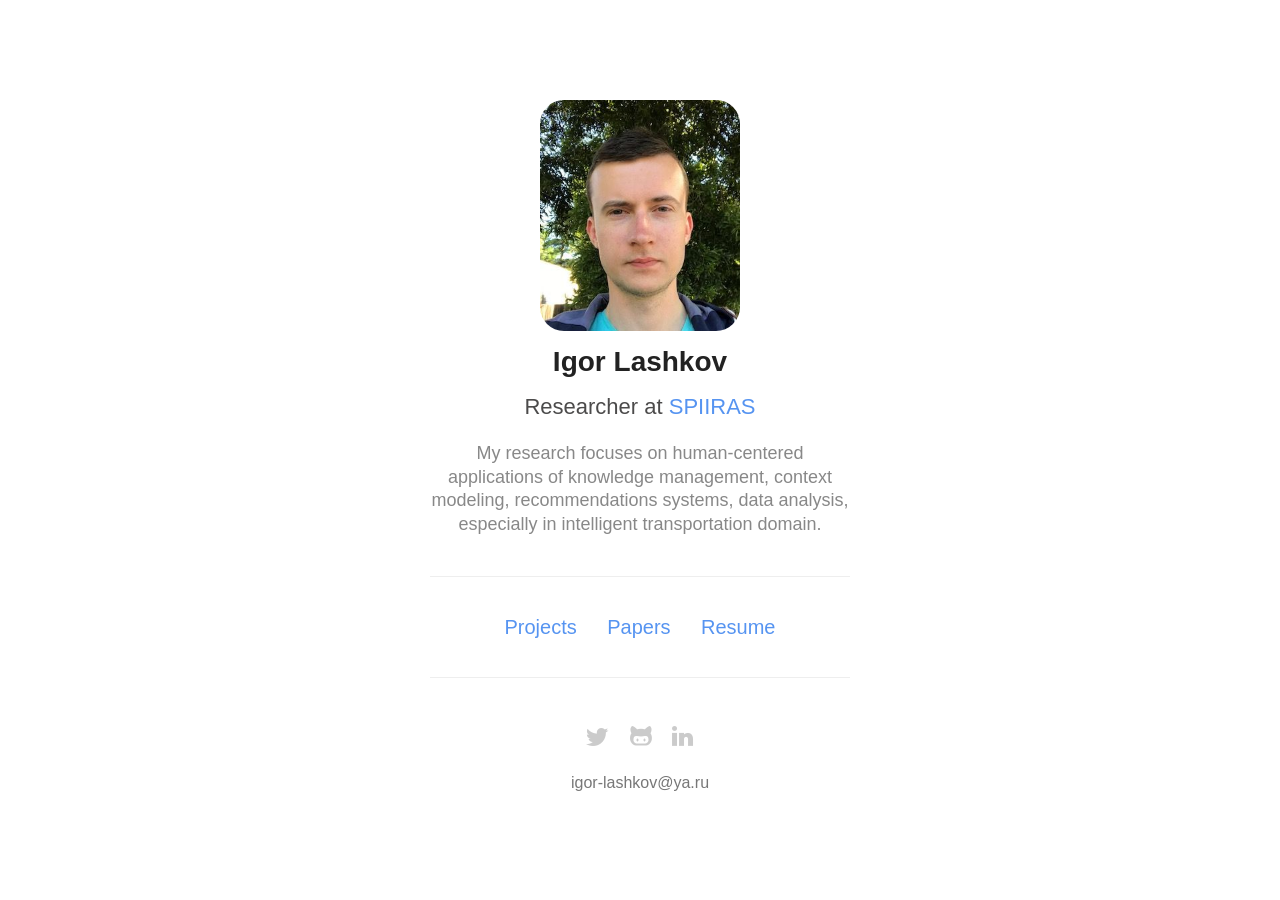
==== index.html @ c89cdb0b "Update resume; Improve overall view;" ====
<!doctype html>
<html lang="en">
<head>
	<meta charset="utf-8">
	<meta http-equiv="X-UA-Compatible" content="IE=edge,chrome=1">
	<meta name="viewport" content="width=device-width, initial-scale=1">
	<link rel="shortcut icon" href="static/images/favicon.ico">
	<link rel="icon" type="image/png" href="static/images/favicon-16x16.png" sizes="16x16">
	<link rel="icon" type="image/png" href="static/images/favicon-32x32.png" sizes="32x32">
	<link rel="stylesheet" href="static/css/style.css">
	<title>Igor Lashkov</title>
    <meta name="description" content="Homepage of Igor Lashkov.">
    <meta property="og:title" content="Igor Lashkov" />
    <meta property="og:locale" content="en_US" />
    <meta property="og:description" content="Homepage of Igor Lashkov." />
    <meta property="og:url" content="https://igla.su/" />
    <meta property="og:site_name" content="Igor Lashkov" />
    <meta property="og:image" content="https://igla.su/static/images/photo_profile.min.jpg" />
</head>
<body>
    <!-- Yandex.Metrika counter -->
    <script type="text/javascript">
        (function (d, w, c) {
            (w[c] = w[c] || []).push(function() {
                try {
                    w.yaCounter5515471 = new Ya.Metrika({
                        id:5515471,
                        clickmap:true,
                        trackLinks:true,
                        accurateTrackBounce:true,
                        webvisor:true
                    });
                } catch(e) { }
            });

            var n = d.getElementsByTagName("script")[0],
                s = d.createElement("script"),
                f = function () { n.parentNode.insertBefore(s, n); };
            s.type = "text/javascript";
            s.async = true;
            s.src = "https://mc.yandex.ru/metrika/watch.js";

            if (w.opera == "[object Opera]") {
                d.addEventListener("DOMContentLoaded", f, false);
            } else { f(); }
        })(document, window, "yandex_metrika_callbacks");
    </script>
    <noscript><div><img src="https://mc.yandex.ru/watch/5515471" style="position:absolute; left:-9999px;" alt="" /></div></noscript>
    <!-- /Yandex.Metrika counter -->

	<section id="wrapper">
		<header id="header">
			<img id="profile_photo" src="static/images/photo_profile.min.jpg" style="width: 200px" alt="Igor Lashkov"/>
			<h1>Igor Lashkov</h1>
			<h2>Researcher at <a href="http://www.spiiras.nw.ru/en/">SPIIRAS</a></h2>
			<h3>My research focuses on human-centered applications of knowledge management, context modeling, recommendations systems, data analysis, especially in intelligent transportation domain.</h3>
		</header>

        <header id="header">
            <a href='https://github.com/iglaweb' class="title-link">Projects</a> 
            <a href='https://www.scopus.com/authid/detail.uri?authorId=56719631000' class="title-link">Papers</a>
            <a href='resume.html' class="title-link">Resume</a>
        </header>
        
        <header id="footer">
         <a href="https://twitter.com/iglaweb" target="_blank" class="w-inline-block footer-link-connect" rel="nofollow" title="Follow Twitter">
            <img width="23" src="static/images/f-logo-twitter.png">
         </a>
         <a href="https://github.com/iglaweb" target="_blank" class="w-inline-block footer-link-connect" rel="nofollow"  title="Follow Github">
            <img width="22" src="static/images/f-logo-github.png">
         </a>
         <a href="https://www.linkedin.com/in/iglaweb" target="_blank" class="w-inline-block footer-link-connect" rel="nofollow" title="Follow Linkedin">
            <img width="22" src="static/images/f-logo-linkedin.png">
         </a>
        </header>
        <header id="footer">
            <span id="email"></span>
        </header>
	</section>
</body>
</html>
---- static/css/style.css ----
/* Reset */
html,body,div,span,applet,object,iframe,h1,h2,h3,h4,h5,h6,p,blockquote,pre,a,abbr,acronym,address,big,cite,code,del,dfn,em,img,ins,kbd,q,s,samp,small,strike,strong,sub,sup,tt,var,b,u,i,center,dl,dt,dd,ol,ul,li,fieldset,form,label,legend,table,caption,tbody,tfoot,thead,tr,th,td,article,aside,canvas,details,embed,figure,figcaption,footer,header,hgroup,menu,nav,output,ruby,section,summary,time,mark,audio,video{border:0;font-size:100%;font:inherit;vertical-align:baseline;margin:0;padding:0}article,aside,details,figcaption,figure,footer,header,hgroup,menu,nav,section{display:block}body{line-height:1}blockquote,q{quotes:none}blockquote:before,blockquote:after,q:before,q:after{content:none}table{border-collapse:collapse;border-spacing:0} 
*, *:before, *:after { -moz-box-sizing: border-box; -webkit-box-sizing: border-box; box-sizing: border-box; }


/**
 * Fix fonts that render as bold in Firefox
 *
 * Put this near the top of your style.css
 * Before any overriding styles
 */
html {
  -moz-osx-font-smoothing: grayscale;
  -webkit-font-smoothing: antialiased;
  font-smoothing: antialiased;
  font-weight: 400;
}

/**
 * Firefox specific rule
 */
@-moz-document url-prefix() {
  body {
    font-weight: lighter !important;
  }
}

/* Clearfix */
.clearfix:after {
	content: "";
	display: table;
	clear: both;
}

#profile_photo {
	border-radius: 1.5em;
	margin-bottom: 14px;
}

#email {
	display: inline-block;
	margin-top: 12px;
}
#email::before { content: "igor";  } 
#email::after { content: "-lashkov\40ya.ru"; }

/* Base */
body {
	font:16px/1 "Helvetica Neue", Helvetica, Arial, sans-serif;
	-webkit-font-smoothing: antialiased;
	text-rendering: optimizeLegibility;
	color: #777;
}

#wrapper {
	padding: 100px 40px;
	max-width: 500px;
	margin: 0 auto;
}

#header {
	border-bottom: 1px solid #eee;
	margin-bottom: 40px;
	padding-bottom: 40px;
	text-align: center;
	position: relative;
}

#footer {
	text-align: center;
	position: relative;
	margin-top: 6px;
}

.footer-link-connect {
  padding: 8px;
  background-color: transparent;
  opacity: 0.2;
}

.w-inline-block {
  max-width: 100%;
  display: inline-block;
}

a:hover {
  opacity: 0.7;
}

.title-link {
    font-size: 20px;
    display: inline-block;
    max-width: 100%;
    padding-left: 13px;
    padding-right: 13px;
}

#avatar {
	display: inline-block;
	width: 80px;
	height: 80px;
	border-radius: 50%;
	margin-bottom: 20px;
}

/* Link to Documentation */
#docs {
	position: fixed; 
	top: 8px; 
	right: 6px;
	background: #5badf0; 
	color: #fff;
	padding: 8px 12px;
	font-size: 13px; 
	font-weight: bold; 
	line-height: 1.35;
	border-radius: 3px; 
	z-index: 100;
}

/* Type */
/* Accent color */
a {
	text-decoration: none;
	color: #5694f1;
	font-weight: 400;
}

h1 {
	font-weight: 400;
	color: #222;
	font-weight: 600;
	font-size: 28px;
}

h2 {
	font-size: 22px;
	font-weight: 400;
	color: #4c4b4b; 
	margin-top: 20px;
}

h3 {
	line-height: 1.3;
	font-size: 18px;
	font-weight: 300;
	color: #888; 
	margin-top: 24px;
	text-align: center;
}

p {
	line-height: 1.8;
	 margin-bottom: 30px;
	 font-size: 16px;
}

@media screen and (max-width: 540px) {
	#wrapper { padding:40px; }
	#header { margin-bottom: 40px; }
	#docs { display: none; }
}

@media screen and (max-width:440px) {
	#wrapper { padding:20px; }
	#header { margin-bottom: 20px; }
}
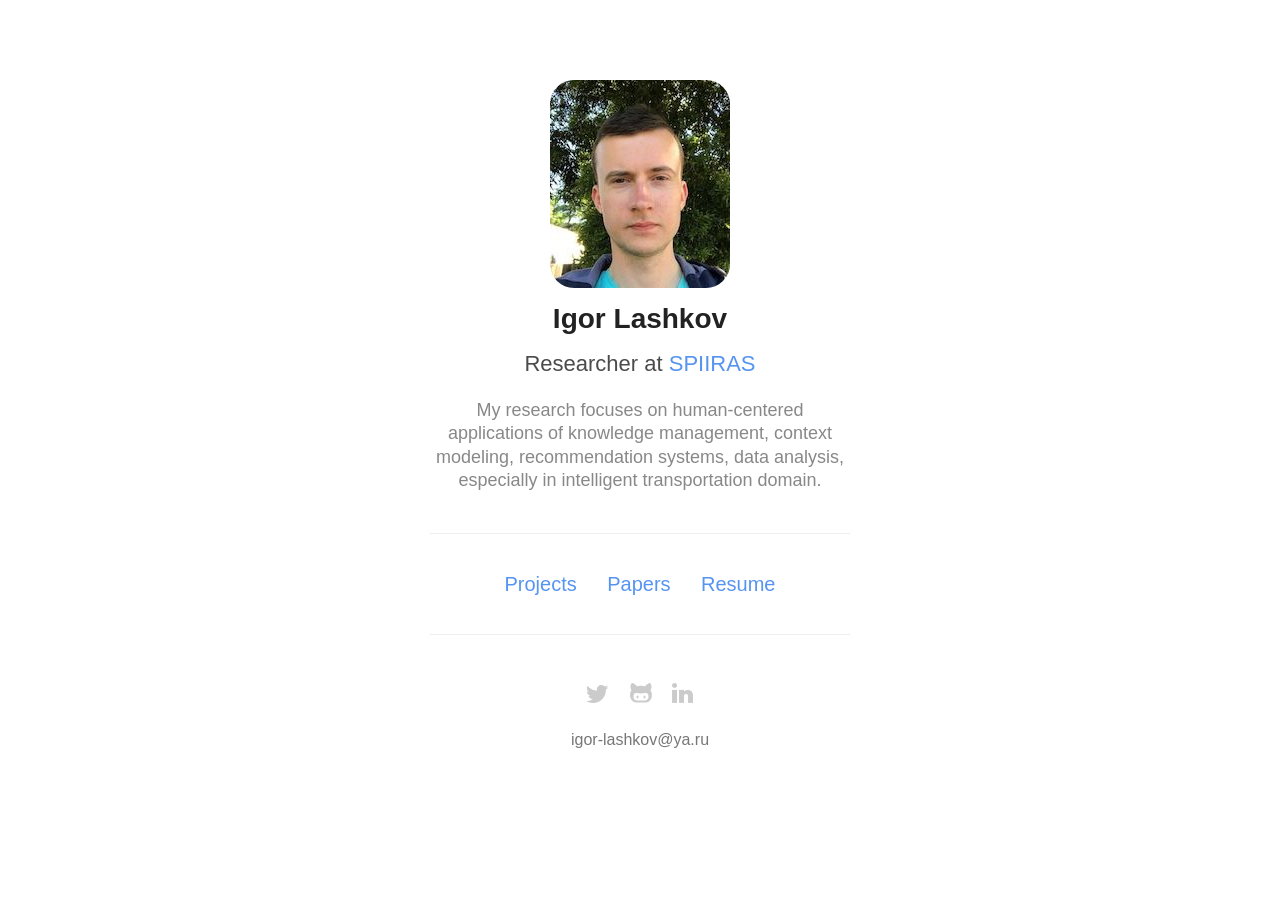
==== commit 64316486: "Minor fixes;" ====
--- a/index.html
+++ b/index.html
@@ -50,10 +50,10 @@
 
 	<section id="wrapper">
 		<header id="header">
-			<img id="profile_photo" src="static/images/photo_profile.min.jpg" style="width: 200px" alt="Igor Lashkov"/>
+			<img id="profile_photo" src="static/images/photo_profile.min.jpg" style="width: 180px" alt="Igor Lashkov"/>
 			<h1>Igor Lashkov</h1>
 			<h2>Researcher at <a href="http://www.spiiras.nw.ru/en/">SPIIRAS</a></h2>
-			<h3>My research focuses on human-centered applications of knowledge management, context modeling, recommendations systems, data analysis, especially in intelligent transportation domain.</h3>
+			<h3>My research focuses on human-centered applications of knowledge management, context modeling, recommendation systems, data analysis, especially in intelligent transportation domain.</h3>
 		</header>
 
         <header id="header">
--- a/static/css/style.css
+++ b/static/css/style.css
@@ -53,7 +53,7 @@
 }
 
 #wrapper {
-	padding: 100px 40px;
+	padding: 80px 40px;
 	max-width: 500px;
 	margin: 0 auto;
 }
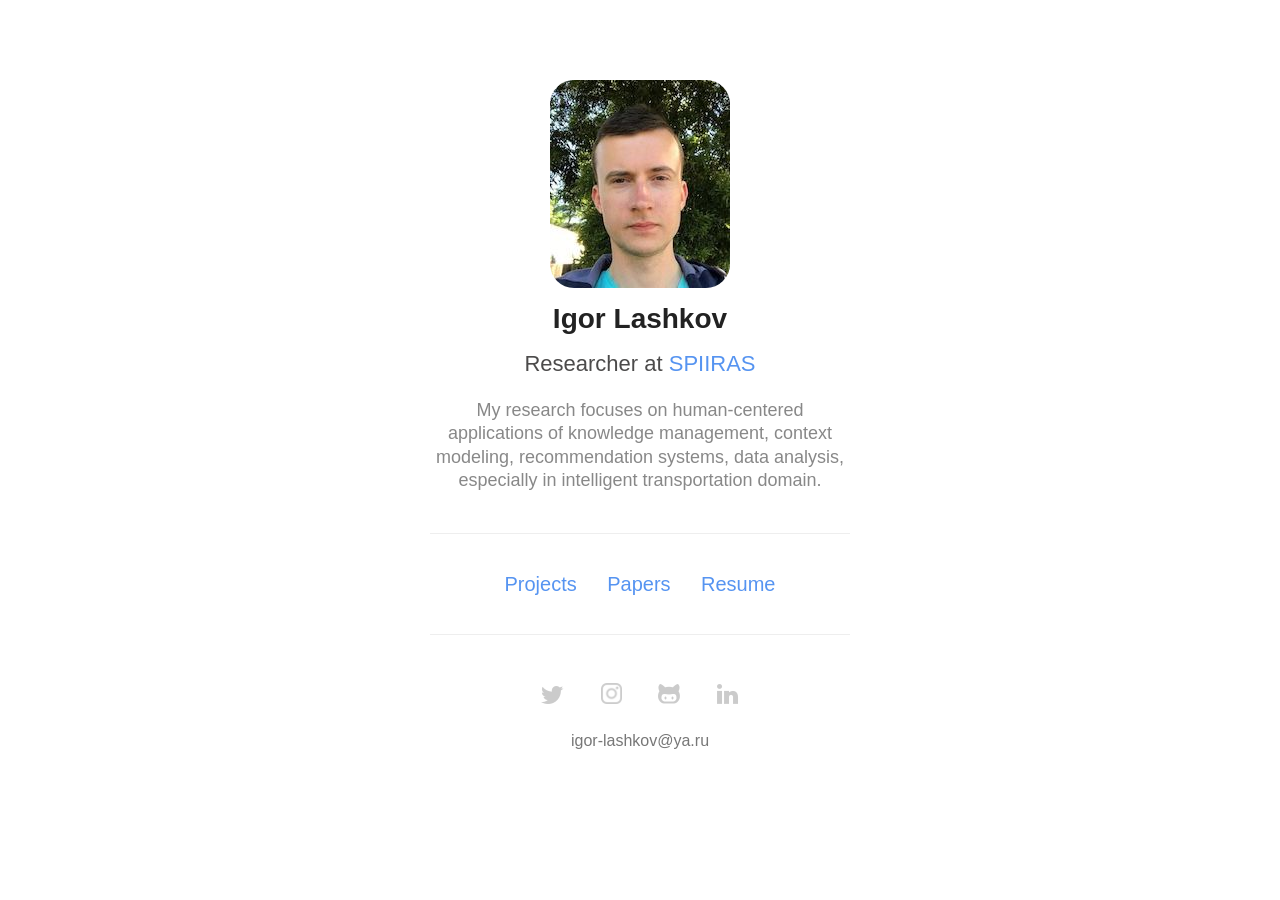
==== commit cec51b49: "Add instagram;" ====
--- a/index.html
+++ b/index.html
@@ -63,15 +63,27 @@
         </header>
         
         <header id="footer">
-         <a href="https://twitter.com/iglaweb" target="_blank" class="w-inline-block footer-link-connect" rel="nofollow" title="Follow Twitter">
-            <img width="23" src="static/images/f-logo-twitter.png">
-         </a>
-         <a href="https://github.com/iglaweb" target="_blank" class="w-inline-block footer-link-connect" rel="nofollow"  title="Follow Github">
-            <img width="22" src="static/images/f-logo-github.png">
-         </a>
-         <a href="https://www.linkedin.com/in/iglaweb" target="_blank" class="w-inline-block footer-link-connect" rel="nofollow" title="Follow Linkedin">
-            <img width="22" src="static/images/f-logo-linkedin.png">
-         </a>
+
+        <div class="one_column">
+	         <a href="https://twitter.com/iglaweb" target="_blank" class="w-inline-block footer-link-connect" rel="nofollow" title="Follow Twitter">
+	            <img width="23" src="static/images/f-logo-twitter.png">
+	         </a>
+    	 </div>
+    	 <div class="one_column">
+	         <a href="https://www.instagram.com/iglaweb/" target="_blank" class="w-inline-block footer-link-connect" rel="nofollow" title="Follow Instagram">
+	            <img width="21" src="static/images/f-logo-instagram.png">
+	         </a>
+     	</div>
+     	<div class="one_column">
+	         <a href="https://github.com/iglaweb" target="_blank" class="w-inline-block footer-link-connect" rel="nofollow"  title="Follow Github">
+	            <img width="22" src="static/images/f-logo-github.png">
+	         </a>
+     	</div>
+     	<div class="one_column">
+	         <a href="https://www.linkedin.com/in/iglaweb" target="_blank" class="w-inline-block footer-link-connect" rel="nofollow" title="Follow Linkedin">
+	            <img width="22" src="static/images/f-logo-linkedin.png">
+	         </a>
+     	</div>
         </header>
         <header id="footer">
             <span id="email"></span>
--- a/static/css/style.css
+++ b/static/css/style.css
@@ -40,6 +40,8 @@
 #email {
 	display: inline-block;
 	margin-top: 12px;
+	text-align: center;
+	font-size: 16px;
 }
 #email::before { content: "igor";  } 
 #email::after { content: "-lashkov\40ya.ru"; }
@@ -76,6 +78,13 @@
   padding: 8px;
   background-color: transparent;
   opacity: 0.2;
+}
+
+.one_column {
+  padding-left: 0.5rem;
+  padding-right: 0.5rem;
+  display: inline-block;
+  position: relative;
 }
 
 .w-inline-block {
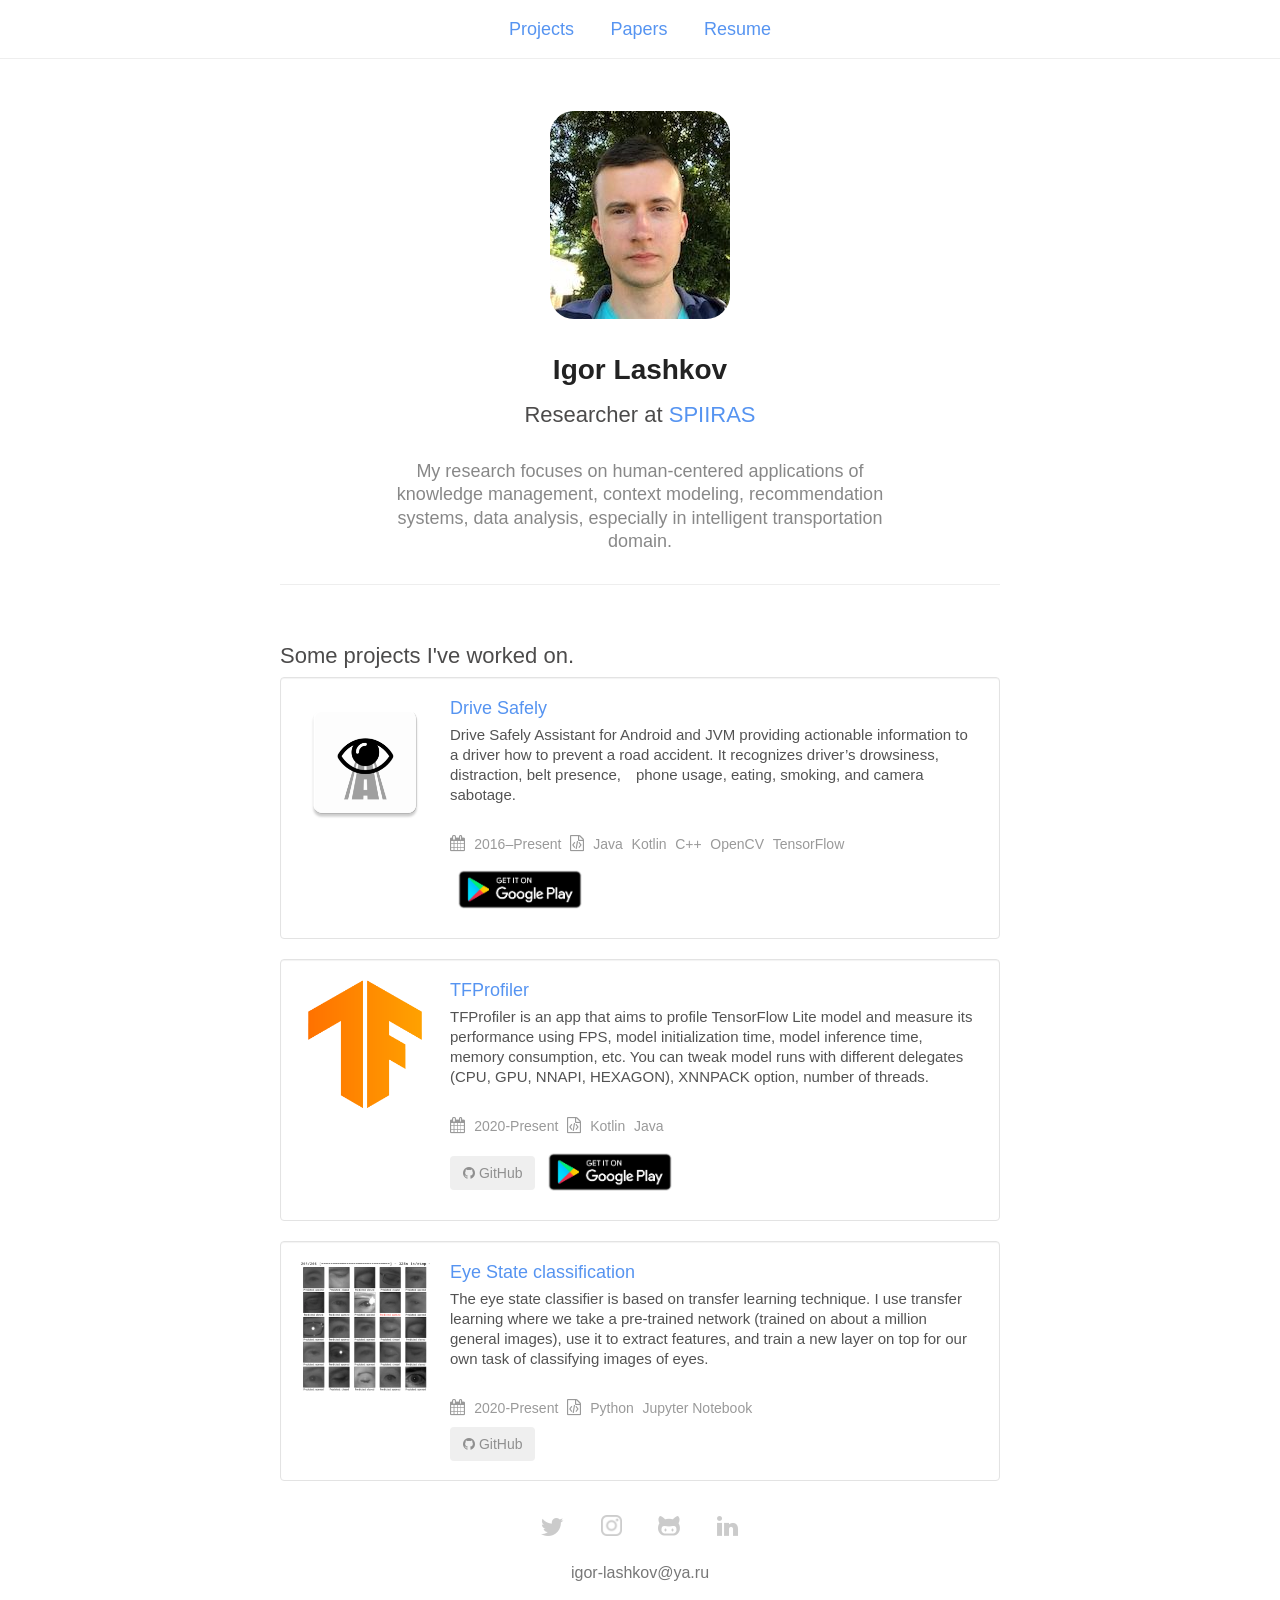
==== commit ef41bbff: "Update main page;" ====
--- a/index.html
+++ b/index.html
@@ -6,9 +6,16 @@
 	<meta name="viewport" content="width=device-width, initial-scale=1">
 	<link rel="shortcut icon" href="static/images/favicon.ico">
 	<link rel="icon" type="image/png" href="static/images/favicon-16x16.png" sizes="16x16">
-	<link rel="icon" type="image/png" href="static/images/favicon-32x32.png" sizes="32x32">
-	<link rel="stylesheet" href="static/css/style.css">
-	<title>Igor Lashkov</title>
+    <link rel="icon" type="image/png" href="static/images/favicon-32x32.png" sizes="32x32">
+    
+
+    <!-- Latest compiled and minified CSS -->    
+    <link rel="stylesheet" href="https://maxcdn.bootstrapcdn.com/bootstrap/3.3.6/css/bootstrap.min.css">
+    <link rel="stylesheet" href="https://cdnjs.cloudflare.com/ajax/libs/font-awesome/4.7.0/css/font-awesome.min.css">
+    <link rel="stylesheet" href="static/css/style.css">
+    
+    <title>Igor Lashkov</title>
+    <meta name="author" content="Igor Lashkov">
     <meta name="description" content="Homepage of Igor Lashkov.">
     <meta property="og:title" content="Igor Lashkov" />
     <meta property="og:locale" content="en_US" />
@@ -48,42 +55,154 @@
     <noscript><div><img src="https://mc.yandex.ru/watch/5515471" style="position:absolute; left:-9999px;" alt="" /></div></noscript>
     <!-- /Yandex.Metrika counter -->
 
+
+    <header id="header">
+        <a href='#projects' class="title-link" id="projectsMenu">Projects</a> 
+        <a href='https://www.scopus.com/authid/detail.uri?authorId=56719631000' class="title-link">Papers</a>
+        <a href='resume.html' class="title-link">Resume</a>
+    </header>
+
 	<section id="wrapper">
-		<header id="header">
+
+		<header id="content">
 			<img id="profile_photo" src="static/images/photo_profile.min.jpg" style="width: 180px" alt="Igor Lashkov"/>
 			<h1>Igor Lashkov</h1>
 			<h2>Researcher at <a href="http://www.spiiras.nw.ru/en/">SPIIRAS</a></h2>
 			<h3>My research focuses on human-centered applications of knowledge management, context modeling, recommendation systems, data analysis, especially in intelligent transportation domain.</h3>
 		</header>
 
-        <header id="header">
-            <a href='https://github.com/iglaweb' class="title-link">Projects</a> 
-            <a href='https://www.scopus.com/authid/detail.uri?authorId=56719631000' class="title-link">Papers</a>
-            <a href='resume.html' class="title-link">Resume</a>
-        </header>
+
+      <!-- Projects -->
+      <div class="row">
+        <div class="col-xs-12">
+          <h2 class="bioLead" id="projects">
+            Some projects I've worked on.
+          </h2>
+        </div>
+
+        <div class="col-sm-12">
+          <div class="well paperWell">
+            <a class="pull-left thumbnail paperIcon" href="https://play.google.com/store/apps/details?id=ru.igla.drivesafely"> <img class="paperImage" src="static/images/project_ds_icon.png"> </a>
+            <div class="media-body paperBody project">
+              <h3 class="media-heading title"><a href="https://play.google.com/store/apps/details?id=ru.igla.drivesafely">Drive Safely</a>
+              </h3>
+              <p class="text">
+                Drive  Safely Assistant for Android and JVM providing actionable information to a driver how to prevent a road accident. It recognizes driver’s drowsiness, distraction, belt presence, phone usage, eating, smoking, and camera sabotage.
+              </p>
+
+              <div class="project-meta">
+                <i class="fa fa-calendar icon" aria-hidden="true"></i>
+                <span class="date">2016–Present</span>
+                <i class="fa fa-file-code-o icon" aria-hidden="true"></i>
+                <span class="code">Java</span> 
+                <span class="code">Kotlin</span> 
+                <span class="code">C++</span> 
+                <span class="code">OpenCV</span>
+                <span class="code">TensorFlow</span>
+              </div>
+             
+              <div class="project-links">
+                <a href="https://play.google.com/store/apps/details?id=ru.igla.drivesafely" target="_blank">
+                    <img style="max-width: 140px;" class="img" src="static/images/google_play_badge.png" alt="Drive Safely.">
+                </a>
+             </div>
+
+            </div>
+
+          </div>
+        </div>
+
+
+        <div class="col-sm-12">
+            <div class="well paperWell">
+                <a class="pull-left thumbnail paperIcon" href="https://github.com/iglaweb/TFProfiler"><img class="paperImage" src="static/images/tensorflow_icon.png"> </a>
+                <div class="media-body paperBody project">
+                  <h3 class="media-heading title"><a href="https://github.com/iglaweb/TFProfiler">TFProfiler</a>
+                  </h3>
+                  <p class="text">
+                    TFProfiler is an app that aims to profile TensorFlow Lite model and measure its performance using FPS, model initialization time, model inference time, memory consumption, etc. 
+                    You can tweak model runs with different delegates (CPU, GPU, NNAPI, HEXAGON), XNNPACK option, number of threads.
+                  </p>
+
+                  <div class="project-meta">
+                    <i class="fa fa-calendar icon" aria-hidden="true"></i>
+                    <span class="date">2020-Present</span>
+                    <i class="fa fa-file-code-o icon" aria-hidden="true"></i>
+                    <span class="code">Kotlin</span> 
+                    <span class="code">Java</span> 
+                  </div>
+                 
+                  <div class="project-links">
+                    <a href="https://github.com/iglaweb/TFProfiler" target="_blank">
+                        <button type="button" class="btn btn-light">
+                            <i class="fa fa-github"></i>
+                            GitHub
+                        </button>
+                    </a>
+                    <a href="https://play.google.com/store/apps/details?id=ru.igla.tfprofiler" target="_blank">
+                        <img style="max-width: 140px;" class="img" src="static/images/google_play_badge.png" alt="Drive Safely.">
+                    </a>
+                  </div>
+                </div>
+          </div>
+        </div>
+
         
+        <div class="col-sm-12">
+          <div class="well paperWell">
+            <a class="pull-left thumbnail paperIcon" href="https://github.com/iglaweb/Eye-Openness-TensorFlow"> <img class="paperImage" src="static/images/eye_classify_evaluate_model.png"> </a>
+            <div class="media-body paperBody project">
+              <h3 class="media-heading title"><a href="https://github.com/iglaweb/Eye-Openness-TensorFlow">Eye State classification</a>
+              </h3>
+              <p class="text">
+                The eye state classifier is based on transfer learning technique. 
+                I use transfer learning where we take a pre-trained network (trained on about a million general images), use it to extract features, and train a new layer on top for our own task of classifying images of eyes.
+              </p>
+
+              <div class="project-meta">
+                <i class="fa fa-calendar icon" aria-hidden="true"></i>
+                <span class="date">2020-Present</span>
+                <i class="fa fa-file-code-o icon" aria-hidden="true"></i>
+                <span class="code">Python</span> 
+                <span class="code">Jupyter Notebook</span> 
+              </div>
+             
+              <div class="project-links">
+                <a href="https://github.com/iglaweb/Eye-Openness-TensorFlow" target="_blank">
+                    <button type="button" class="btn btn-light">
+                        <i class="fa fa-github"></i>
+                        GitHub
+                    </button>
+                </a>
+              </div>
+            </div>
+          </div>
+        </div>
+
+      </div>
+
+
         <header id="footer">
-
-        <div class="one_column">
-	         <a href="https://twitter.com/iglaweb" target="_blank" class="w-inline-block footer-link-connect" rel="nofollow" title="Follow Twitter">
-	            <img width="23" src="static/images/f-logo-twitter.png">
-	         </a>
-    	 </div>
-    	 <div class="one_column">
-	         <a href="https://www.instagram.com/iglaweb/" target="_blank" class="w-inline-block footer-link-connect" rel="nofollow" title="Follow Instagram">
-	            <img width="21" src="static/images/f-logo-instagram.png">
-	         </a>
-     	</div>
-     	<div class="one_column">
-	         <a href="https://github.com/iglaweb" target="_blank" class="w-inline-block footer-link-connect" rel="nofollow"  title="Follow Github">
-	            <img width="22" src="static/images/f-logo-github.png">
-	         </a>
-     	</div>
-     	<div class="one_column">
-	         <a href="https://www.linkedin.com/in/iglaweb" target="_blank" class="w-inline-block footer-link-connect" rel="nofollow" title="Follow Linkedin">
-	            <img width="22" src="static/images/f-logo-linkedin.png">
-	         </a>
-     	</div>
+	        <div class="one_column">
+		         <a href="https://twitter.com/iglaweb" target="_blank" class="w-inline-block footer-link-connect" rel="nofollow" title="Follow Twitter">
+		            <img width="23" src="static/images/f-logo-twitter.png">
+		         </a>
+	    	 </div>
+	    	 <div class="one_column">
+		         <a href="https://www.instagram.com/iglaweb/" target="_blank" class="w-inline-block footer-link-connect" rel="nofollow" title="Follow Instagram">
+		            <img width="21" src="static/images/f-logo-instagram.png">
+		         </a>
+	     	</div>
+	     	<div class="one_column">
+		         <a href="https://github.com/iglaweb" target="_blank" class="w-inline-block footer-link-connect" rel="nofollow"  title="Follow Github">
+		            <img width="22" src="static/images/f-logo-github.png">
+		         </a>
+	     	</div>
+	     	<div class="one_column">
+		         <a href="https://www.linkedin.com/in/iglaweb" target="_blank" class="w-inline-block footer-link-connect" rel="nofollow" title="Follow Linkedin">
+		            <img width="22" src="static/images/f-logo-linkedin.png">
+		         </a>
+	     	</div>
         </header>
         <header id="footer">
             <span id="email"></span>
--- a/static/css/style.css
+++ b/static/css/style.css
@@ -42,6 +42,7 @@
 	margin-top: 12px;
 	text-align: center;
 	font-size: 16px;
+	font-weight: 300;
 }
 #email::before { content: "igor";  } 
 #email::after { content: "-lashkov\40ya.ru"; }
@@ -55,15 +56,27 @@
 }
 
 #wrapper {
-	padding: 80px 40px;
-	max-width: 500px;
+	max-width: 800px;
+	padding: 2em 40px;
 	margin: 0 auto;
 }
 
 #header {
+	border-bottom: 1px solid rgba(238, 238, 238);
+	margin-top: 20px;
+	margin-bottom: 20px;
+	padding-bottom: 20px;
+	text-align: center;
+	position: relative;
+	margin-left: auto;
+	margin-right: auto;
+}
+
+
+#content {
 	border-bottom: 1px solid #eee;
 	margin-bottom: 40px;
-	padding-bottom: 40px;
+	padding-bottom: 20px;
 	text-align: center;
 	position: relative;
 }
@@ -97,11 +110,12 @@
 }
 
 .title-link {
-    font-size: 20px;
+	font-weight: 400;
+    font-size: 18px;
     display: inline-block;
     max-width: 100%;
-    padding-left: 13px;
-    padding-right: 13px;
+    padding-left: 16px;
+    padding-right: 16px;
 }
 
 #avatar {
@@ -129,10 +143,17 @@
 
 /* Type */
 /* Accent color */
+
+/**Boostrap clone*/
+.h1, .h2, .h3, h1, h2, h3 {
+    margin-top: 20px;
+    margin-bottom: 10px;
+}
+
+
 a {
 	text-decoration: none;
 	color: #5694f1;
-	font-weight: 400;
 }
 
 h1 {
@@ -146,7 +167,6 @@
 	font-size: 22px;
 	font-weight: 400;
 	color: #4c4b4b; 
-	margin-top: 20px;
 }
 
 h3 {
@@ -156,6 +176,8 @@
 	color: #888; 
 	margin-top: 24px;
 	text-align: center;
+	max-width: 500px;
+	display: inline-block;
 }
 
 p {
@@ -174,3 +196,158 @@
 	#wrapper { padding:20px; }
 	#header { margin-bottom: 20px; }
 }
+
+
+
+
+.projects_title {
+	font-size: 22px;
+	font-weight: 400;
+	color: #4c4b4b; 
+	margin-top: 20px;
+
+	box-sizing: border-box;
+	clear: both;
+	font-family: Lato, "Helvetica Neue", Arial, Helvetica, sans-serif;
+	line-height: 20px;
+	margin-top: 7px;
+	overflow-wrap: break-word;
+
+	border-bottom: 1px solid #eee;
+	padding-bottom: 40px;
+	text-align: center;
+	position: relative;
+}
+.projects_title_min {
+	text-align: center;
+
+	white-space: nowrap;
+	height: auto;
+	line-height: 1;
+	text-align: center;
+	font-size: 1rem;
+
+	border: none;
+	margin: calc(2rem - .1428571428571429em) 0 1rem;
+		margin-bottom: 1rem;
+	padding: 0 0;
+	font-family: Lato,'Helvetica Neue',Arial,Helvetica,sans-serif;
+	font-weight: 700;
+	line-height: 1.28571429em;
+	text-transform: none;
+	color: rgba(0,0,0,.87);
+}
+
+.projects_img {
+	position: relative;
+	display: block;
+	-webkit-box-flex: 0;
+	-ms-flex: 0 0 auto;
+	flex: 0 0 auto;
+	padding: 0;
+	background: rgba(0,0,0,.05);
+}
+.projects_img img {
+    width: 300px;
+}
+
+.projects_card {
+	width: calc(33.33333333333333% - 2em);
+	margin-left: 1em;
+	margin-right: 1em;
+	font-size: 1em;
+	max-width: 100%;
+	display: inline-block;
+	position: relative;
+	word-wrap: break-word;
+
+}
+
+.projects_card .content .title {
+    font-weight: 700;
+    font-size: 1.28571429em;
+    margin-top: -.21425em;
+	line-height: 1.28571429em;
+}
+
+.projects_card .content .description {
+	margin-top: .5em;
+	color: rgba(0,0,0,.87);
+	font-family: Lato,'Helvetica Neue',Arial,Helvetica,sans-serif;
+	line-height: 1.4285em;
+	font-size: 14px;
+}
+
+.projects_card .content .meta {
+    font-size: 1em;
+	color: rgba(0,0,0,.4);
+	line-height: 1.4285em;
+	font-family: Lato,'Helvetica Neue',Arial,Helvetica,sans-serif;
+}
+
+
+h4 {
+	color:#333;
+}
+.course {
+    background-color: white;
+	min-height: 146px;
+}
+.paperWell {
+    min-height: 170px;
+}
+.well {
+    background-color: white;
+}
+.paperIcon {
+    max-width: 130px;
+    margin-right: 20px;
+    border: 0px;
+    padding: 0px;
+}
+
+.project > .title {
+	color: rgba(0,0,0,.4);
+	text-decoration: none;
+	font-size: 18px;
+	font-weight: 500;
+}
+.project > .text {
+	color:rgba(0, 0, 0, 0.68);
+	text-decoration: none;
+	font-size: 15px;
+	line-height: 20px;
+	font-weight: 200;
+	font-family: Arial, Helvetica, sans-serif;
+}
+
+.project > .project-meta > .icon {
+	margin-right: .3em;
+	color: rgba(0,0,0,.4);
+	font-size: 1em;
+	display: inline-block;
+}
+.project > .project-meta > .date {
+	margin-right: .3em;
+	color: rgba(0,0,0,.4);
+	text-decoration: none;
+	font-size: 14px;
+	font-weight: 400;
+}
+.project-meta > .code {
+	margin-right: .3em;
+	color: rgba(0,0,0,.4);
+	text-decoration: none;
+	font-size: 14px;
+	font-weight: 400;
+}
+.project-links a {
+	margin-top: .75em;
+	font-size: 14px;
+	color: rgba(0,0,0,.4);
+	display: inline-block;
+	text-align: center;
+	vertical-align: middle;
+	cursor: pointer;
+	white-space: nowrap;
+}
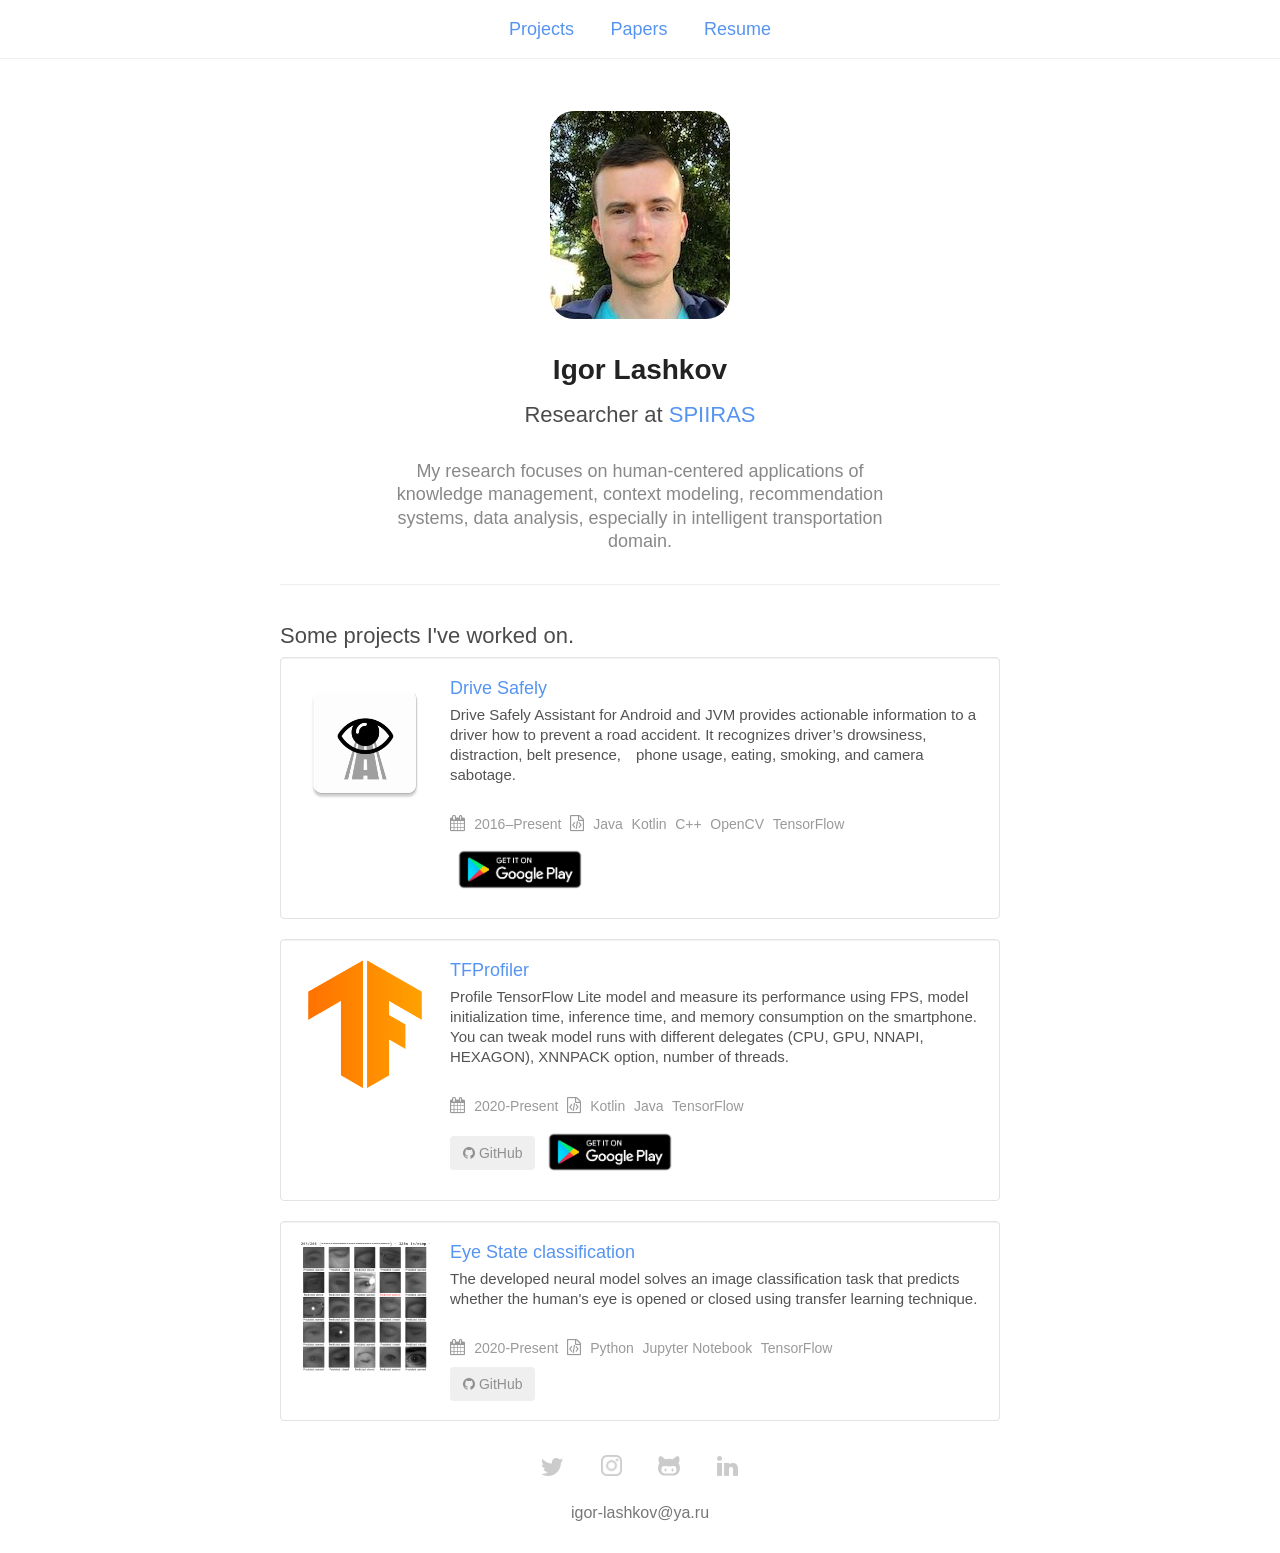
==== commit 99910d4b: "Polishing;" ====
--- a/index.html
+++ b/index.html
@@ -15,8 +15,9 @@
     <link rel="stylesheet" href="static/css/style.css">
     
     <title>Igor Lashkov</title>
+    <meta name="keywords" content="research, igor lashkov, software, data science">
     <meta name="author" content="Igor Lashkov">
-    <meta name="description" content="Homepage of Igor Lashkov.">
+    <meta name="description" content="I'm a research at SPIIRAS, St. Petersburg. My research focuses on human-centered applications.">
     <meta property="og:title" content="Igor Lashkov" />
     <meta property="og:locale" content="en_US" />
     <meta property="og:description" content="Homepage of Igor Lashkov." />
@@ -55,7 +56,6 @@
     <noscript><div><img src="https://mc.yandex.ru/watch/5515471" style="position:absolute; left:-9999px;" alt="" /></div></noscript>
     <!-- /Yandex.Metrika counter -->
 
-
     <header id="header">
         <a href='#projects' class="title-link" id="projectsMenu">Projects</a> 
         <a href='https://www.scopus.com/authid/detail.uri?authorId=56719631000' class="title-link">Papers</a>
@@ -70,7 +70,6 @@
 			<h2>Researcher at <a href="http://www.spiiras.nw.ru/en/">SPIIRAS</a></h2>
 			<h3>My research focuses on human-centered applications of knowledge management, context modeling, recommendation systems, data analysis, especially in intelligent transportation domain.</h3>
 		</header>
-
 
       <!-- Projects -->
       <div class="row">
@@ -87,7 +86,7 @@
               <h3 class="media-heading title"><a href="https://play.google.com/store/apps/details?id=ru.igla.drivesafely">Drive Safely</a>
               </h3>
               <p class="text">
-                Drive  Safely Assistant for Android and JVM providing actionable information to a driver how to prevent a road accident. It recognizes driver’s drowsiness, distraction, belt presence, phone usage, eating, smoking, and camera sabotage.
+                Drive  Safely Assistant for Android and JVM provides actionable information to a driver how to prevent a road accident. It recognizes driver’s drowsiness, distraction, belt presence, phone usage, eating, smoking, and camera sabotage.
               </p>
 
               <div class="project-meta">
@@ -120,7 +119,7 @@
                   <h3 class="media-heading title"><a href="https://github.com/iglaweb/TFProfiler">TFProfiler</a>
                   </h3>
                   <p class="text">
-                    TFProfiler is an app that aims to profile TensorFlow Lite model and measure its performance using FPS, model initialization time, model inference time, memory consumption, etc. 
+                    Profile TensorFlow Lite model and measure its performance using FPS, model initialization time, inference time, and memory consumption on the smartphone. 
                     You can tweak model runs with different delegates (CPU, GPU, NNAPI, HEXAGON), XNNPACK option, number of threads.
                   </p>
 
@@ -130,6 +129,7 @@
                     <i class="fa fa-file-code-o icon" aria-hidden="true"></i>
                     <span class="code">Kotlin</span> 
                     <span class="code">Java</span> 
+                    <span class="code">TensorFlow</span>
                   </div>
                  
                   <div class="project-links">
@@ -155,8 +155,7 @@
               <h3 class="media-heading title"><a href="https://github.com/iglaweb/Eye-Openness-TensorFlow">Eye State classification</a>
               </h3>
               <p class="text">
-                The eye state classifier is based on transfer learning technique. 
-                I use transfer learning where we take a pre-trained network (trained on about a million general images), use it to extract features, and train a new layer on top for our own task of classifying images of eyes.
+                The developed neural model solves an image classification task that predicts whether the human's eye is opened or closed using transfer learning technique.
               </p>
 
               <div class="project-meta">
@@ -164,7 +163,8 @@
                 <span class="date">2020-Present</span>
                 <i class="fa fa-file-code-o icon" aria-hidden="true"></i>
                 <span class="code">Python</span> 
-                <span class="code">Jupyter Notebook</span> 
+                <span class="code">Jupyter Notebook</span>
+                <span class="code">TensorFlow</span> 
               </div>
              
               <div class="project-links">
--- a/static/css/style.css
+++ b/static/css/style.css
@@ -75,7 +75,7 @@
 
 #content {
 	border-bottom: 1px solid #eee;
-	margin-bottom: 40px;
+	margin-bottom: 20px;
 	padding-bottom: 20px;
 	text-align: center;
 	position: relative;
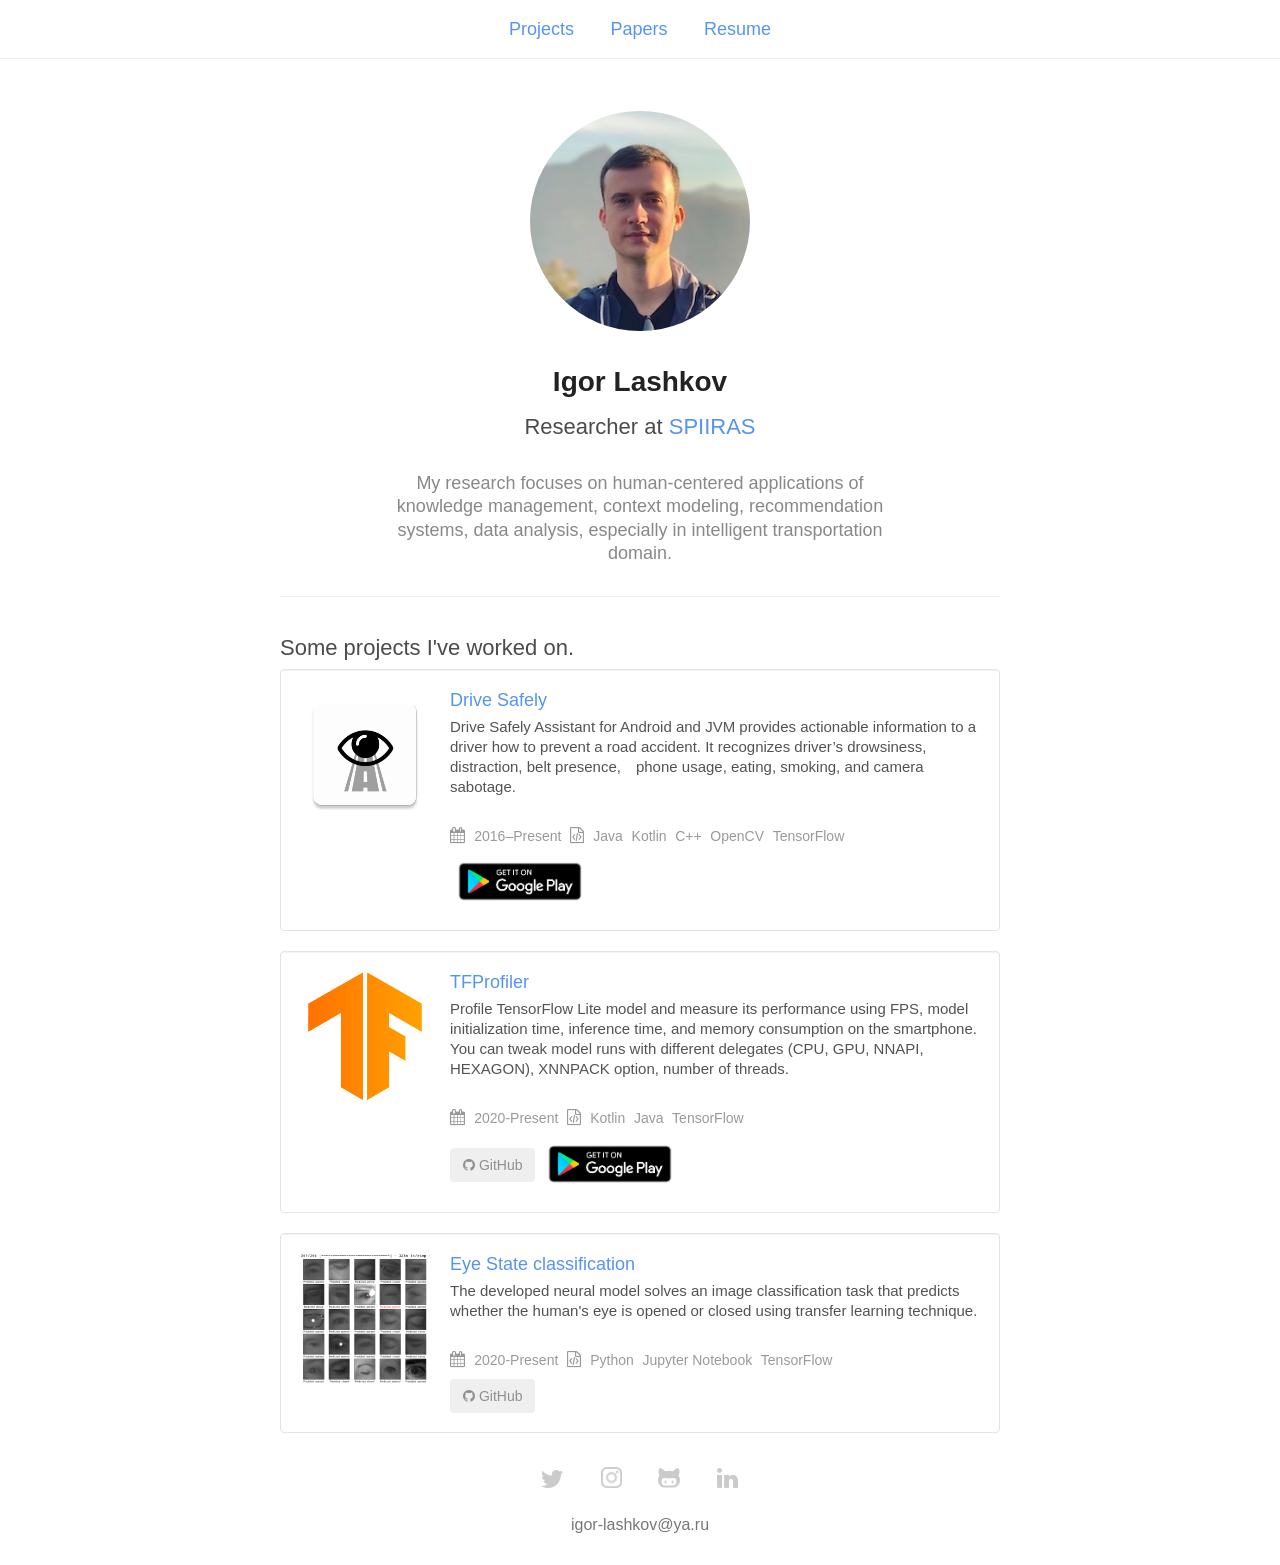
==== commit d04c66ab: "Update profile photo;" ====
--- a/index.html
+++ b/index.html
@@ -8,7 +8,6 @@
 	<link rel="icon" type="image/png" href="static/images/favicon-16x16.png" sizes="16x16">
     <link rel="icon" type="image/png" href="static/images/favicon-32x32.png" sizes="32x32">
     
-
     <!-- Latest compiled and minified CSS -->    
     <link rel="stylesheet" href="https://maxcdn.bootstrapcdn.com/bootstrap/3.3.6/css/bootstrap.min.css">
     <link rel="stylesheet" href="https://cdnjs.cloudflare.com/ajax/libs/font-awesome/4.7.0/css/font-awesome.min.css">
@@ -23,7 +22,7 @@
     <meta property="og:description" content="Homepage of Igor Lashkov." />
     <meta property="og:url" content="https://igla.su/" />
     <meta property="og:site_name" content="Igor Lashkov" />
-    <meta property="og:image" content="https://igla.su/static/images/photo_profile.min.jpg" />
+    <meta property="og:image" content="https://igla.su/static/images/photo_profile.min.jpeg" />
 </head>
 <body>
     <!-- Yandex.Metrika counter -->
@@ -65,7 +64,7 @@
 	<section id="wrapper">
 
 		<header id="content">
-			<img id="profile_photo" src="static/images/photo_profile.min.jpg" style="width: 180px" alt="Igor Lashkov"/>
+			<img id="profile_photo" src="static/images/photo_profile.min.jpeg" alt="Igor Lashkov"/>
 			<h1>Igor Lashkov</h1>
 			<h2>Researcher at <a href="http://www.spiiras.nw.ru/en/">SPIIRAS</a></h2>
 			<h3>My research focuses on human-centered applications of knowledge management, context modeling, recommendation systems, data analysis, especially in intelligent transportation domain.</h3>
--- a/static/css/style.css
+++ b/static/css/style.css
@@ -33,8 +33,9 @@
 }
 
 #profile_photo {
-	border-radius: 1.5em;
+	border-radius: 50%;
 	margin-bottom: 14px;
+	width: 220px;
 }
 
 #email {
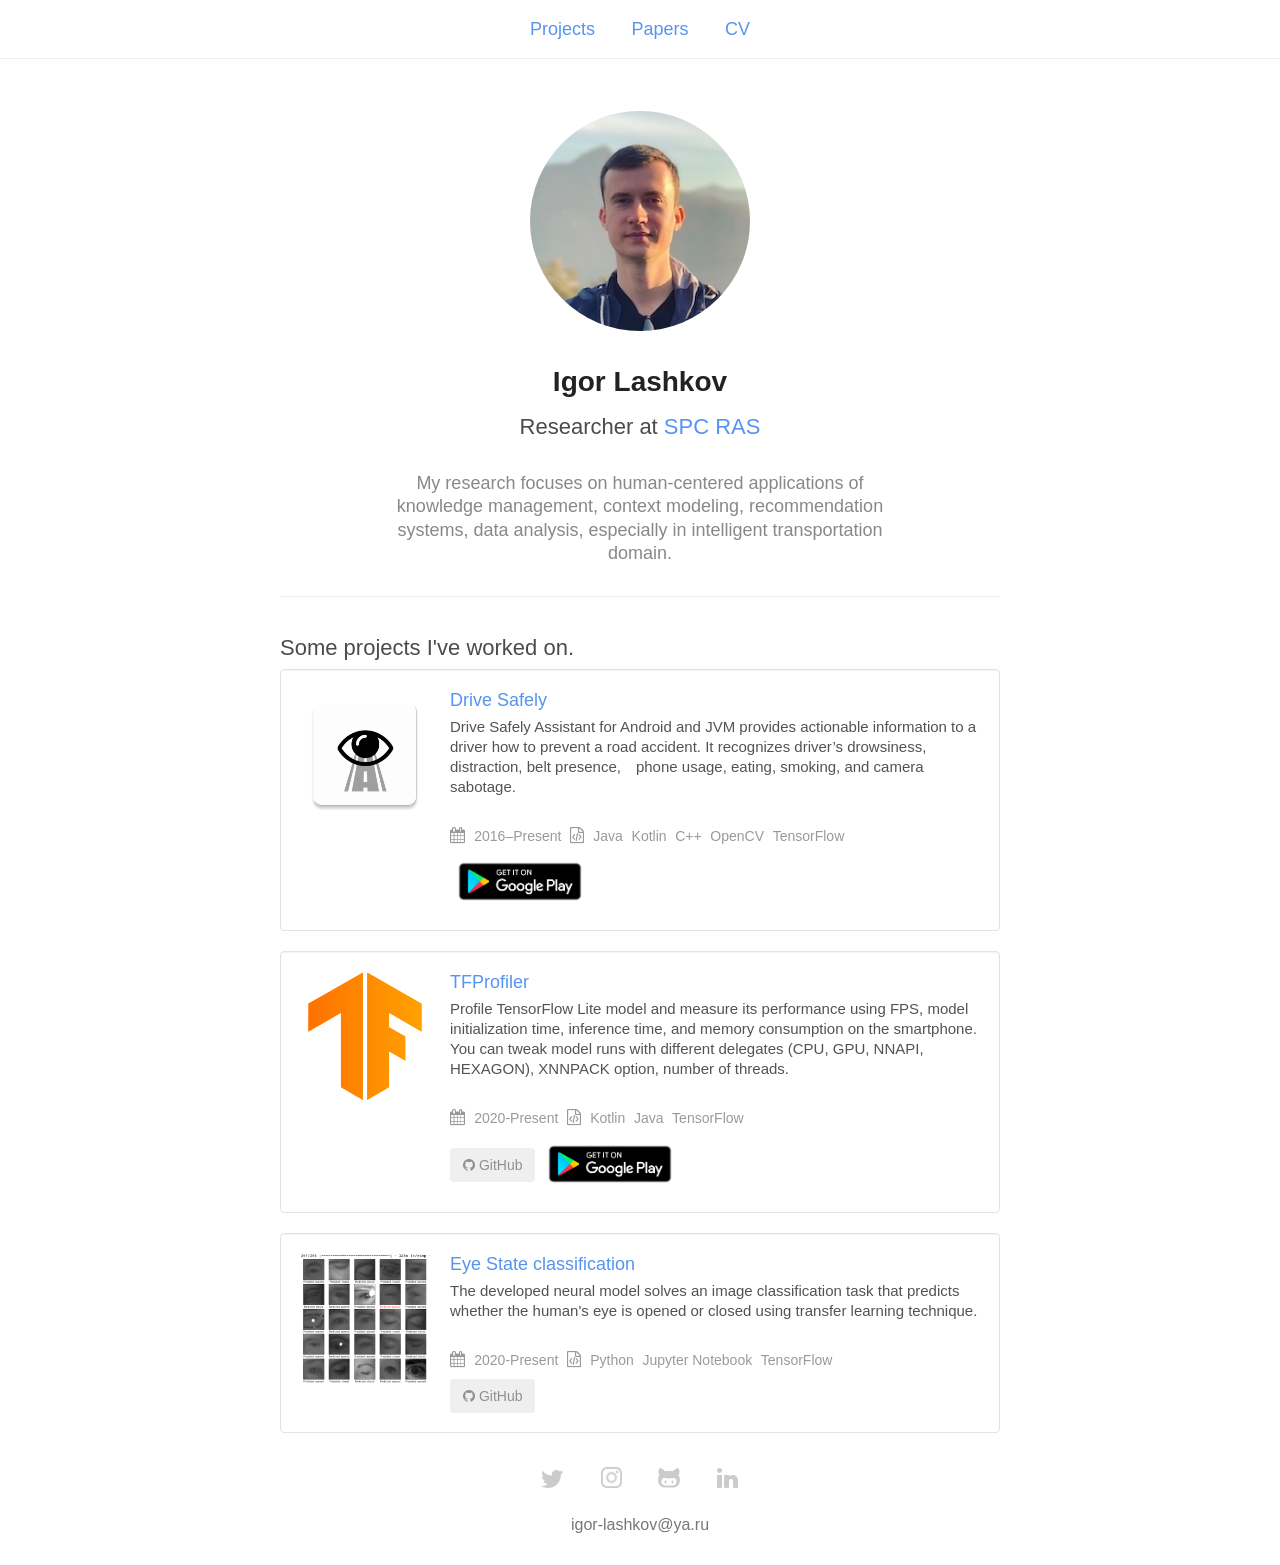
==== commit a3f11059: "Minor fixes in main page; Add standalone papers list;" ====
--- a/index.html
+++ b/index.html
@@ -16,7 +16,7 @@
     <title>Igor Lashkov</title>
     <meta name="keywords" content="research, igor lashkov, software, data science">
     <meta name="author" content="Igor Lashkov">
-    <meta name="description" content="I'm a research at SPIIRAS, St. Petersburg. My research focuses on human-centered applications.">
+    <meta name="description" content="I'm a Researcher at SPC RAS, St. Petersburg. My research focuses on human-centered applications.">
     <meta property="og:title" content="Igor Lashkov" />
     <meta property="og:locale" content="en_US" />
     <meta property="og:description" content="Homepage of Igor Lashkov." />
@@ -56,9 +56,9 @@
     <!-- /Yandex.Metrika counter -->
 
     <header id="header">
-        <a href='#projects' class="title-link" id="projectsMenu">Projects</a> 
-        <a href='https://www.scopus.com/authid/detail.uri?authorId=56719631000' class="title-link">Papers</a>
-        <a href='resume.html' class="title-link">Resume</a>
+        <a href='index.html#projects' class="title-link" id="projectsMenu">Projects</a> 
+        <a href='papers.html' class="title-link">Papers</a>
+        <a href='resume.html' class="title-link">CV</a>
     </header>
 
 	<section id="wrapper">
@@ -66,7 +66,7 @@
 		<header id="content">
 			<img id="profile_photo" src="static/images/photo_profile.min.jpeg" alt="Igor Lashkov"/>
 			<h1>Igor Lashkov</h1>
-			<h2>Researcher at <a href="http://www.spiiras.nw.ru/en/">SPIIRAS</a></h2>
+			<h2>Researcher at <a href="https://spcras.ru/en/">SPC RAS</a></h2>
 			<h3>My research focuses on human-centered applications of knowledge management, context modeling, recommendation systems, data analysis, especially in intelligent transportation domain.</h3>
 		</header>
 
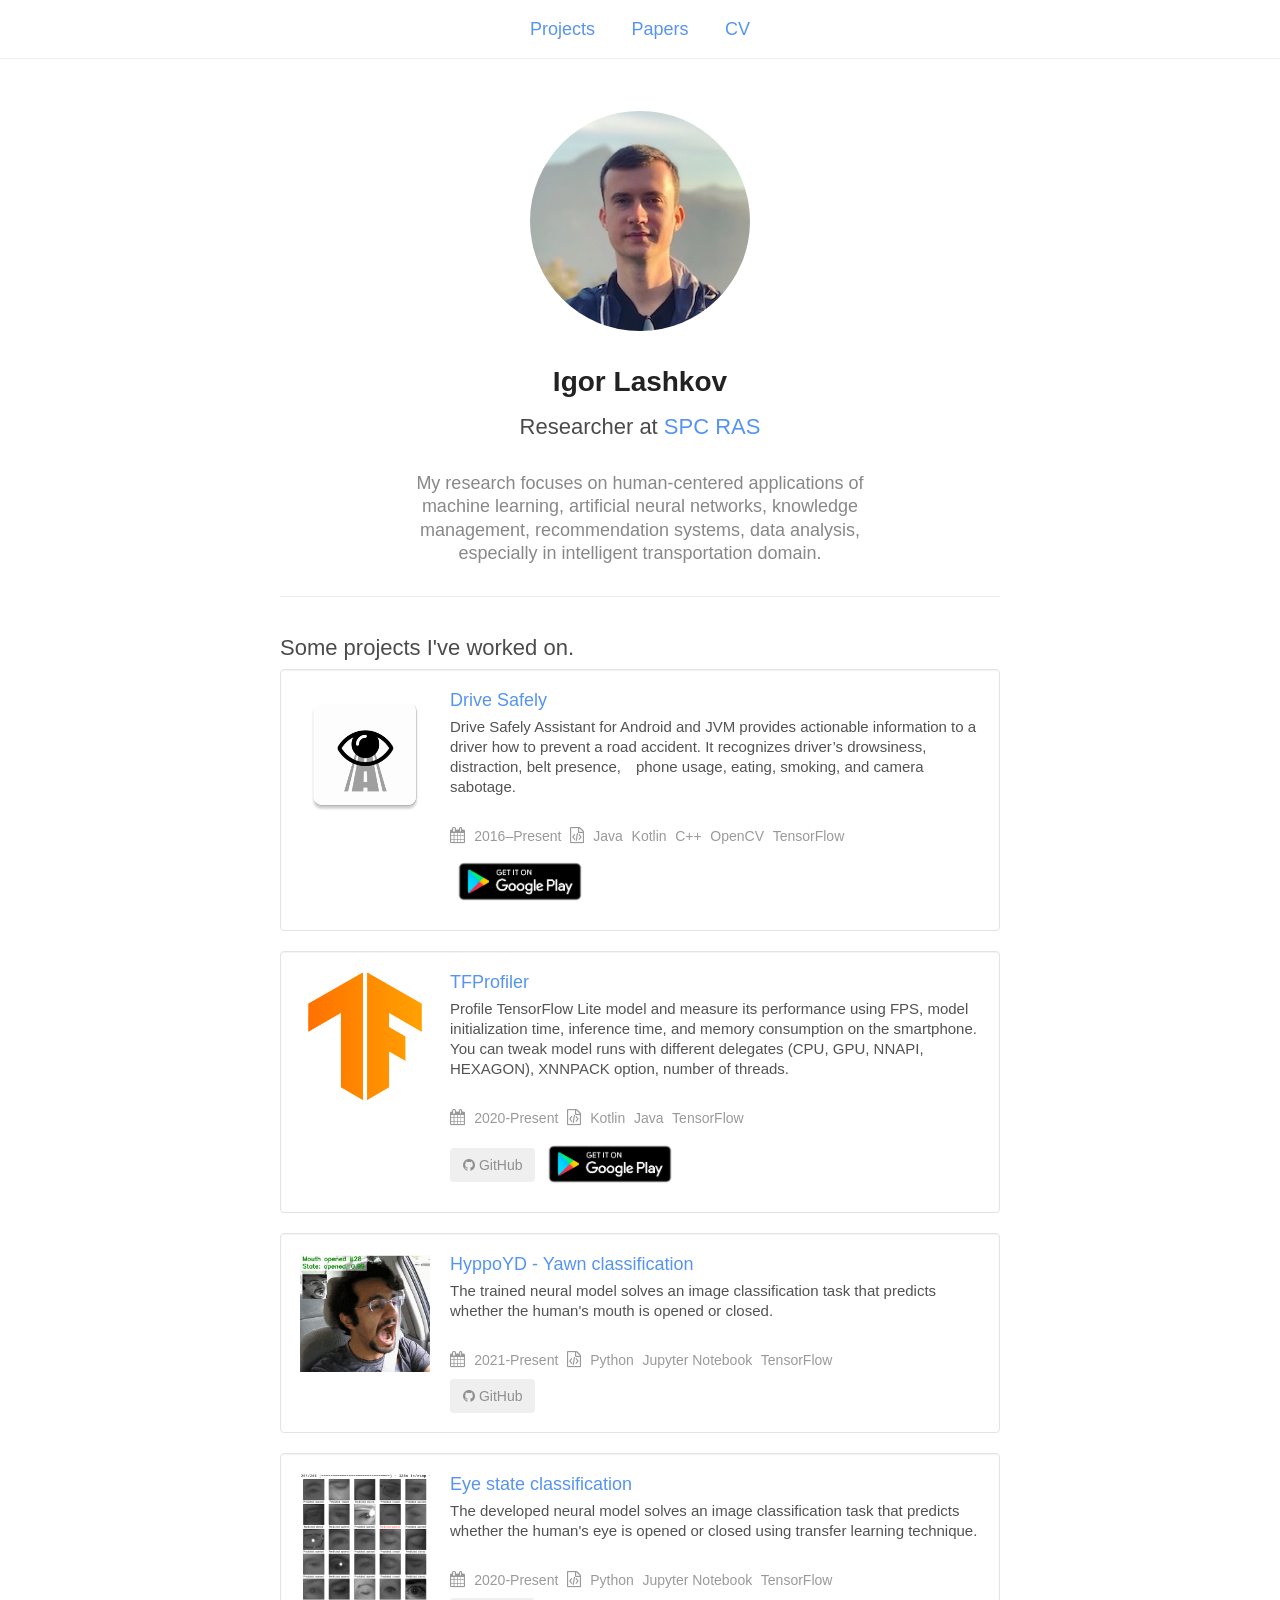
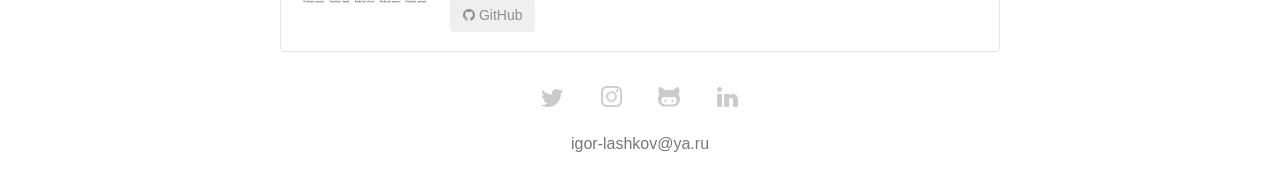
==== commit 86bae983: "Add hypoyd project;" ====
--- a/index.html
+++ b/index.html
@@ -4,7 +4,7 @@
 	<meta charset="utf-8">
 	<meta http-equiv="X-UA-Compatible" content="IE=edge,chrome=1">
 	<meta name="viewport" content="width=device-width, initial-scale=1">
-	<link rel="shortcut icon" href="static/images/favicon.ico">
+	<link rel="shortcut icon" href="static/images/favicon.ico" type="image/x-icon">
 	<link rel="icon" type="image/png" href="static/images/favicon-16x16.png" sizes="16x16">
     <link rel="icon" type="image/png" href="static/images/favicon-32x32.png" sizes="32x32">
     
@@ -67,7 +67,7 @@
 			<img id="profile_photo" src="static/images/photo_profile.min.jpeg" alt="Igor Lashkov"/>
 			<h1>Igor Lashkov</h1>
 			<h2>Researcher at <a href="https://spcras.ru/en/">SPC RAS</a></h2>
-			<h3>My research focuses on human-centered applications of knowledge management, context modeling, recommendation systems, data analysis, especially in intelligent transportation domain.</h3>
+			<h3>My research focuses on human-centered applications of machine learning, artificial neural networks, knowledge management, recommendation systems, data analysis, especially in intelligent transportation domain.</h3>
 		</header>
 
       <!-- Projects -->
@@ -146,12 +146,44 @@
           </div>
         </div>
 
+
+        <div class="col-sm-12">
+          <div class="well paperWell">
+            <a class="pull-left thumbnail paperIcon" href="https://github.com/iglaweb/HippoYD"><img class="paperImage" src="static/images/project_hyppoyd.png"> </a>
+            <div class="media-body paperBody project">
+              <h3 class="media-heading title"><a href="https://github.com/iglaweb/HippoYD">HyppoYD - Yawn classification</a>
+              </h3>
+              <p class="text">
+                The trained neural model solves an image classification task that predicts whether the human's mouth is opened or closed.
+              </p>
+
+              <div class="project-meta">
+                <i class="fa fa-calendar icon" aria-hidden="true"></i>
+                <span class="date">2021-Present</span>
+                <i class="fa fa-file-code-o icon" aria-hidden="true"></i>
+                <span class="code">Python</span> 
+                <span class="code">Jupyter Notebook</span>
+                <span class="code">TensorFlow</span> 
+              </div>
+             
+              <div class="project-links">
+                <a href="https://github.com/iglaweb/HippoYD" target="_blank">
+                    <button type="button" class="btn btn-light">
+                        <i class="fa fa-github"></i>
+                        GitHub
+                    </button>
+                </a>
+              </div>
+            </div>
+          </div>
+        </div>
+
         
         <div class="col-sm-12">
           <div class="well paperWell">
             <a class="pull-left thumbnail paperIcon" href="https://github.com/iglaweb/Eye-Openness-TensorFlow"> <img class="paperImage" src="static/images/eye_classify_evaluate_model.png"> </a>
             <div class="media-body paperBody project">
-              <h3 class="media-heading title"><a href="https://github.com/iglaweb/Eye-Openness-TensorFlow">Eye State classification</a>
+              <h3 class="media-heading title"><a href="https://github.com/iglaweb/Eye-Openness-TensorFlow">Eye state classification</a>
               </h3>
               <p class="text">
                 The developed neural model solves an image classification task that predicts whether the human's eye is opened or closed using transfer learning technique.
